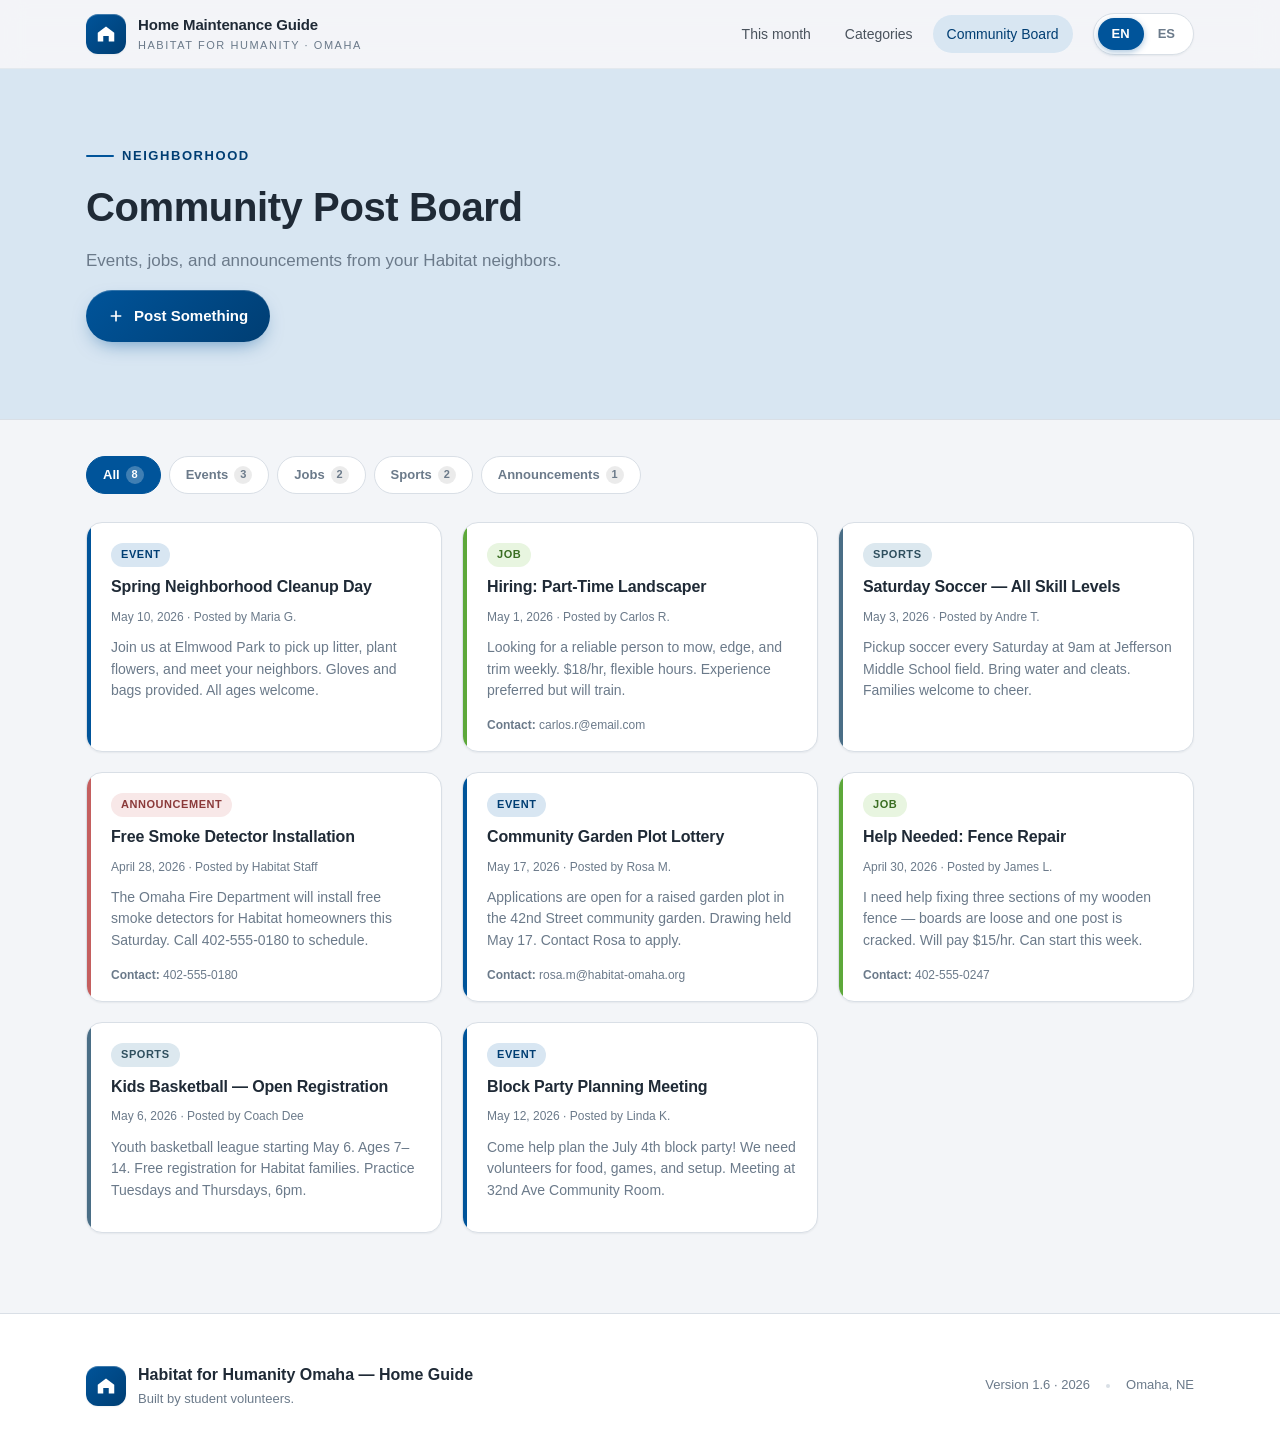
==== community.html @ 644a1c50 "i think working community board" ====
<!DOCTYPE html>
<html lang="en">
<head>
  <meta charset="UTF-8" />
  <meta name="viewport" content="width=device-width, initial-scale=1" />
  <meta name="theme-color" content="#00549A" />
  <meta name="description" content="Habitat for Humanity Omaha Community Board — post events, jobs, sports, and announcements for your neighborhood." />
  <title>Community Board — Home Maintenance Guide</title>

  <link rel="stylesheet" href="styles.css" />

  <link rel="icon" type="image/svg+xml" href='data:image/svg+xml;utf8,<svg xmlns="http://www.w3.org/2000/svg" viewBox="0 0 32 32"><rect width="32" height="32" rx="7" fill="%2300549A"/><path d="M16 7 6 15v10h7v-6h6v6h7V15z" fill="%23FFFFFF"/></svg>' />
</head>
<body>

  <!-- ============ NAV ============ -->
  <!-- KEEP IN SYNC WITH index.html nav -->
  <header class="nav">
    <div class="container nav-inner">
      <a href="index.html" class="nav-brand" aria-label="Home">
        <span class="nav-brand-mark" aria-hidden="true">
          <svg viewBox="0 0 32 32" fill="none" xmlns="http://www.w3.org/2000/svg">
            <path d="M16 5 4 14v13h8v-8h8v8h8V14z" fill="currentColor"/>
          </svg>
        </span>
        <span class="nav-brand-text">
          <span data-i18n="nav.brand">Home Maintenance Guide</span>
          <small>Habitat for Humanity · Omaha</small>
        </span>
      </a>

      <nav class="nav-links" aria-label="Primary">
        <a class="nav-link" href="index.html#seasonal" data-i18n="nav.seasonal">This month</a>
        <a class="nav-link" href="index.html#categories" data-i18n="nav.categories">Categories</a>
        <a class="nav-link nav-link--active" href="community.html" data-i18n="nav.community">Community Board</a>
      </nav>

      <button
        id="lang-toggle"
        class="lang-toggle"
        type="button"
        aria-label="Toggle language"
        data-i18n-attr="aria-label:lang.toggle.aria">
        <span class="lang-pill" data-lang="en">EN</span>
        <span class="lang-pill" data-lang="es">ES</span>
      </button>
    </div>
  </header>

  <main>

    <!-- ============ HERO ============ -->
    <section class="community-hero">
      <div class="container community-hero-inner" data-reveal>
        <span class="eyebrow" data-i18n="community.eyebrow">Neighborhood</span>
        <h1 data-i18n="community.title">Community Post Board</h1>
        <p class="community-hero-sub" data-i18n="community.subtitle">
          Events, jobs, and announcements from your Habitat neighbors.
        </p>
        <button id="create-post-btn" class="btn btn-primary" type="button">
          <svg width="16" height="16" viewBox="0 0 24 24" fill="none" stroke="currentColor" stroke-width="2.5" stroke-linecap="round" stroke-linejoin="round" aria-hidden="true">
            <path d="M12 5v14M5 12h14"/>
          </svg>
          <span data-i18n="community.post.create">Post Something</span>
        </button>
      </div>
    </section>

    <!-- ============ BOARD ============ -->
    <section class="section community-board-section">
      <div class="container">

        <!-- Filter bar -->
        <div class="community-filters" id="community-filters" role="group" aria-label="Filter posts by category">
          <button class="community-filter-btn is-active" data-filter="all" type="button">
            <span data-i18n="community.filter.all">All</span>
            <span class="community-filter-count" aria-hidden="true"></span>
          </button>
          <button class="community-filter-btn community-filter-btn--event" data-filter="event" type="button">
            <span data-i18n="community.filter.event">Events</span>
            <span class="community-filter-count" aria-hidden="true"></span>
          </button>
          <button class="community-filter-btn community-filter-btn--job" data-filter="job" type="button">
            <span data-i18n="community.filter.job">Jobs</span>
            <span class="community-filter-count" aria-hidden="true"></span>
          </button>
          <button class="community-filter-btn community-filter-btn--sport" data-filter="sport" type="button">
            <span data-i18n="community.filter.sport">Sports</span>
            <span class="community-filter-count" aria-hidden="true"></span>
          </button>
          <button class="community-filter-btn community-filter-btn--announcement" data-filter="announcement" type="button">
            <span data-i18n="community.filter.announcement">Announcements</span>
            <span class="community-filter-count" aria-hidden="true"></span>
          </button>
        </div>

        <!-- Post grid -->
        <div class="community-grid" id="post-grid" aria-live="polite"></div>

      </div>
    </section>

  </main>

  <!-- ============ FOOTER ============ -->
  <footer class="footer">
    <div class="container footer-inner">
      <div class="footer-brand">
        <span class="nav-brand-mark" aria-hidden="true">
          <svg viewBox="0 0 32 32" fill="none" xmlns="http://www.w3.org/2000/svg">
            <path d="M16 5 L4 14 V27 H12 V19 H20 V27 H28 V14 Z" fill="currentColor"/>
          </svg>
        </span>
        <div>
          <span data-i18n="footer.tag">Habitat for Humanity Omaha — Home Guide</span>
          <small data-i18n="footer.built">Built by student volunteers.</small>
        </div>
      </div>
      <div class="footer-meta">
        <span data-i18n="footer.version">Version 1.6 · 2026</span>
        <span class="footer-dot" aria-hidden="true"></span>
        <span>Omaha, NE</span>
      </div>
    </div>
  </footer>

  <!-- ============ BACK TO TOP ============ -->
  <button type="button" id="back-to-top" class="back-to-top" aria-label="Back to top" data-i18n-attr="aria-label:backtotop.aria">
    <svg width="20" height="20" viewBox="0 0 24 24" fill="none" stroke="currentColor" stroke-width="2.4" stroke-linecap="round" stroke-linejoin="round" aria-hidden="true">
      <path d="M12 19V5M5 12l7-7 7 7"/>
    </svg>
    <span class="back-to-top-label" data-i18n="backtotop.label">Top</span>
  </button>

  <!-- ============ CREATE POST MODAL ============ -->
  <div id="create-modal" class="modal-overlay" aria-modal="true" role="dialog" aria-labelledby="create-modal-title">
    <button type="button" class="modal-backdrop" id="create-modal-backdrop" aria-label="Close" tabindex="-1"></button>
    <div class="modal-panel">

      <div class="modal-header">
        <div class="modal-header-text">
          <span class="eyebrow" data-i18n="community.eyebrow">Neighborhood</span>
          <h2 class="modal-title" id="create-modal-title" data-i18n="community.form.title">Create a Post</h2>
        </div>
        <button type="button" class="modal-close" id="create-modal-close" aria-label="Close">
          <svg width="20" height="20" viewBox="0 0 24 24" fill="none" stroke="currentColor" stroke-width="2.5" stroke-linecap="round" stroke-linejoin="round" aria-hidden="true">
            <path d="M18 6L6 18M6 6l12 12"/>
          </svg>
        </button>
      </div>

      <div class="modal-body">
        <form id="create-post-form" novalidate>

          <div class="form-field">
            <label class="form-label" for="field-title" data-i18n="community.form.field.title">Title</label>
            <input class="form-input" id="field-title" type="text" maxlength="120"
                   data-i18n-attr="placeholder:community.form.placeholder.title" />
            <span class="form-error" id="err-title" hidden data-i18n="community.form.required">This field is required.</span>
          </div>

          <div class="form-field">
            <label class="form-label" for="field-category" data-i18n="community.form.field.category">Category</label>
            <select class="form-input" id="field-category">
              <option value="" disabled selected></option>
              <option value="event" data-i18n="community.filter.event">Events</option>
              <option value="job" data-i18n="community.filter.job">Jobs</option>
              <option value="sport" data-i18n="community.filter.sport">Sports</option>
              <option value="announcement" data-i18n="community.filter.announcement">Announcements</option>
            </select>
            <span class="form-error" id="err-category" hidden data-i18n="community.form.required">This field is required.</span>
          </div>

          <div class="form-field">
            <label class="form-label" for="field-date" data-i18n="community.form.field.date">Date</label>
            <input class="form-input" id="field-date" type="date" />
            <span class="form-error" id="err-date" hidden data-i18n="community.form.required">This field is required.</span>
          </div>

          <div class="form-field">
            <label class="form-label" for="field-description" data-i18n="community.form.field.description">Description</label>
            <textarea class="form-input" id="field-description" rows="4" maxlength="800"
                      data-i18n-attr="placeholder:community.form.placeholder.desc"></textarea>
            <span class="form-error" id="err-description" hidden data-i18n="community.form.required">This field is required.</span>
          </div>

          <div class="form-field">
            <label class="form-label" for="field-contact" data-i18n="community.form.field.contact">Contact (optional)</label>
            <input class="form-input" id="field-contact" type="text"
                   data-i18n-attr="placeholder:community.form.placeholder.contact" />
          </div>

          <div class="form-field">
            <label class="form-label" for="field-author" data-i18n="community.form.field.author">Your Name</label>
            <input class="form-input" id="field-author" type="text" maxlength="60"
                   data-i18n-attr="placeholder:community.form.placeholder.author" />
            <span class="form-error" id="err-author" hidden data-i18n="community.form.required">This field is required.</span>
          </div>

        </form>
      </div>

      <div class="modal-footer">
        <button type="button" class="btn btn-ghost" id="create-modal-cancel" data-i18n="community.form.cancel">Cancel</button>
        <button type="button" class="btn btn-primary" id="create-post-submit">
          <span data-i18n="community.form.submit">Post to Board</span>
        </button>
      </div>

    </div>
  </div>

  <!-- Scripts -->
  <script src="js/translations.js"></script>
  <script src="js/language.js"></script>
  <script src="js/community.js"></script>
</body>
</html>
---- styles.css ----
/* ============================================================
   Habitat for Humanity Omaha — Home Guide
   Neighborhood Blueprint direction (spec §8)
   ------------------------------------------------------------
   Tokens → Reset → Layout → Sections
============================================================ */

:root {
  /* Palette — Habitat for Humanity blue, warm cream canvas */
  --color-primary:        #00549A;
  --color-primary-dark:   #003E73;
  --color-primary-light:  #D8E6F2;
  --color-bg:             #F3F5F8;
  --color-surface:        #FFFFFF;
  --color-border:         #D9DFE6;
  --color-text-primary:   #1F2A36;
  --color-text-secondary: #6B7A8A;
  --color-text-on-primary:#FFFFFF;
  --color-success:        #4CAE4C;

  /* Accents */
  --color-sky:            #4A6E86;
  --color-moss:           #5DA83A;
  --color-rose:           #C45F5F;

  /* Shadows — neutral, cool */
  --shadow-sm: 0 1px 2px rgba(20, 38, 58, 0.06);
  --shadow-md: 0 10px 30px -12px rgba(20, 38, 58, 0.18), 0 2px 6px rgba(20, 38, 58, 0.06);
  --shadow-lg: 0 30px 60px -20px rgba(20, 38, 58, 0.22), 0 8px 20px -10px rgba(20, 38, 58, 0.10);

  /* Radii */
  --radius-sm: 10px;
  --radius-md: 16px;
  --radius-lg: 24px;
  --radius-xl: 32px;

  /* Type */
  --font-sans: -apple-system, BlinkMacSystemFont, "Segoe UI", Roboto, "Helvetica Neue", Arial, sans-serif;

  /* Layout */
  --container: 1180px;
  --gutter: clamp(18px, 4vw, 36px);

  /* Motion */
  --ease: cubic-bezier(0.22, 1, 0.36, 1);
}

/* ------------ Reset ------------ */
*, *::before, *::after { box-sizing: border-box; }
html { scroll-behavior: smooth; }
body {
  margin: 0;
  font-family: var(--font-sans);
  font-size: 16px;
  line-height: 1.6;
  color: var(--color-text-primary);
  background: var(--color-bg);
  -webkit-font-smoothing: antialiased;
  text-rendering: optimizeLegibility;
}
img, svg { display: block; max-width: 100%; }
button { font: inherit; cursor: pointer; border: 0; background: transparent; color: inherit; }
a { color: inherit; text-decoration: none; }
h1, h2, h3, h4, h5 { margin: 0; line-height: 1.2; font-weight: 700; letter-spacing: -0.01em; }
p { margin: 0; }
ul, ol { margin: 0; padding: 0; list-style: none; }

::selection { background: var(--color-primary-light); color: var(--color-text-primary); }

/* ------------ Shell ------------ */
.container {
  max-width: var(--container);
  margin: 0 auto;
  padding-left: var(--gutter);
  padding-right: var(--gutter);
}

.eyebrow {
  display: inline-flex;
  align-items: center;
  gap: 8px;
  font-size: 13px;
  font-weight: 600;
  letter-spacing: 0.12em;
  text-transform: uppercase;
  color: var(--color-primary-dark);
}
.eyebrow::before {
  content: "";
  display: inline-block;
  width: 28px;
  height: 2px;
  background: var(--color-primary);
  border-radius: 2px;
}

.section-title {
  font-size: clamp(28px, 4vw, 40px);
  margin-top: 12px;
  margin-bottom: 8px;
  color: var(--color-text-primary);
}
.section-subtitle {
  font-size: clamp(15px, 1.6vw, 18px);
  color: var(--color-text-secondary);
  max-width: 640px;
}

/* Reveal-on-scroll */
[data-reveal] { opacity: 0; transform: translateY(18px); transition: opacity .7s var(--ease), transform .7s var(--ease); }
[data-reveal].is-revealed { opacity: 1; transform: none; }

/* ============================================================
   Nav
============================================================ */
.nav {
  position: sticky;
  top: 0;
  z-index: 40;
  background: rgba(243, 245, 248, 0.82);
  backdrop-filter: saturate(140%) blur(12px);
  -webkit-backdrop-filter: saturate(140%) blur(12px);
  border-bottom: 1px solid rgba(217, 223, 230, 0.6);
}
.nav-inner {
  display: flex;
  align-items: center;
  gap: 20px;
  min-height: 68px;
}
.nav-brand {
  display: flex;
  align-items: center;
  gap: 12px;
  font-weight: 700;
  letter-spacing: -0.01em;
  color: var(--color-text-primary);
}
.nav-brand-mark {
  width: 40px;
  height: 40px;
  border-radius: 12px;
  background: linear-gradient(135deg, var(--color-primary) 0%, var(--color-primary-dark) 100%);
  display: grid;
  place-items: center;
  color: var(--color-text-on-primary);
  box-shadow: var(--shadow-sm), inset 0 1px 0 rgba(255,255,255,0.25);
}
.nav-brand-mark svg { width: 22px; height: 22px; }
.nav-brand-text { font-size: 15px; }
.nav-brand-text small {
  display: block;
  font-weight: 500;
  font-size: 11px;
  letter-spacing: 0.14em;
  text-transform: uppercase;
  color: var(--color-text-secondary);
}
.nav-links {
  display: none;
  margin-left: auto;
  gap: 6px;
}
.nav-link {
  padding: 8px 14px;
  border-radius: 999px;
  font-size: 14px;
  font-weight: 500;
  color: var(--color-text-primary);
  opacity: 0.8;
  transition: background .2s var(--ease), opacity .2s var(--ease);
}
.nav-link:hover { background: var(--color-primary-light); opacity: 1; }

.lang-toggle {
  margin-left: auto;
  display: inline-flex;
  align-items: center;
  padding: 4px;
  background: var(--color-surface);
  border: 1px solid var(--color-border);
  border-radius: 999px;
  box-shadow: var(--shadow-sm);
}
@media (min-width: 900px) {
  .lang-toggle { margin-left: 0; }
  .nav-links { display: inline-flex; }
}
.lang-pill {
  padding: 6px 14px;
  border-radius: 999px;
  font-size: 13px;
  font-weight: 600;
  color: var(--color-text-secondary);
  transition: color .25s var(--ease), background .25s var(--ease), transform .25s var(--ease);
}
.lang-pill.is-active {
  background: var(--color-primary);
  color: var(--color-text-on-primary);
  box-shadow: 0 2px 6px rgba(0, 84, 154, 0.35);
}

/* ============================================================
   Hero
============================================================ */
.hero {
  position: relative;
  overflow: hidden;
  padding: clamp(56px, 8vw, 110px) 0 clamp(48px, 7vw, 100px);
  background:
    radial-gradient(circle at 20% 0%, rgba(216, 230, 242, 0.8) 0%, transparent 45%),
    radial-gradient(circle at 85% 20%, rgba(0, 84, 154, 0.15) 0%, transparent 50%),
    linear-gradient(180deg, #F3F5F8 0%, #E4ECF5 100%);
}
.hero::before {
  /* blueprint grid wash */
  content: "";
  position: absolute;
  inset: 0;
  background-image:
    linear-gradient(rgba(107, 122, 138, 0.08) 1px, transparent 1px),
    linear-gradient(90deg, rgba(107, 122, 138, 0.08) 1px, transparent 1px);
  background-size: 48px 48px;
  mask-image: linear-gradient(180deg, rgba(0,0,0,0.9), rgba(0,0,0,0.2) 70%, transparent);
  pointer-events: none;
}
.hero::after {
  /* terracotta glow accent */
  content: "";
  position: absolute;
  right: -120px;
  top: -120px;
  width: 420px;
  height: 420px;
  background: radial-gradient(circle, rgba(0, 84, 154, 0.25), transparent 60%);
  filter: blur(20px);
  pointer-events: none;
}
.hero-inner {
  position: relative;
  display: grid;
  grid-template-columns: 1fr;
  gap: clamp(32px, 5vw, 56px);
  align-items: center;
}
@media (min-width: 900px) {
  .hero-inner { grid-template-columns: 1.15fr 1fr; }
}
.hero-copy h1 {
  font-size: clamp(36px, 5.5vw, 60px);
  line-height: 1.05;
  margin-top: 16px;
  letter-spacing: -0.02em;
}
.hero-copy h1 .accent {
  background: linear-gradient(135deg, var(--color-primary) 0%, var(--color-primary-dark) 100%);
  -webkit-background-clip: text;
  background-clip: text;
  color: transparent;
  display: inline-block;
}
.hero-sub {
  margin-top: 20px;
  font-size: clamp(16px, 1.6vw, 19px);
  color: var(--color-text-secondary);
  max-width: 560px;
}
.hero-ctas {
  display: flex;
  flex-wrap: wrap;
  gap: 12px;
  margin-top: 28px;
}
.hero-badges {
  display: flex;
  flex-wrap: wrap;
  gap: 16px;
  margin-top: 36px;
}
.hero-badge {
  display: inline-flex;
  align-items: baseline;
  gap: 8px;
  padding: 10px 16px;
  border-radius: 999px;
  background: rgba(255, 255, 255, 0.7);
  border: 1px solid var(--color-border);
  backdrop-filter: blur(8px);
}
.hero-badge strong {
  font-size: 20px;
  color: var(--color-primary-dark);
  letter-spacing: -0.02em;
}
.hero-badge span {
  font-size: 13px;
  color: var(--color-text-secondary);
}

/* Buttons */
.btn {
  display: inline-flex;
  align-items: center;
  gap: 10px;
  padding: 14px 22px;
  border-radius: 999px;
  font-size: 15px;
  font-weight: 600;
  transition: transform .2s var(--ease), box-shadow .2s var(--ease), background .2s var(--ease), color .2s var(--ease);
  min-height: 48px;
}
.btn:disabled { opacity: 0.4; cursor: not-allowed; }
.btn-primary {
  background: linear-gradient(135deg, var(--color-primary) 0%, var(--color-primary-dark) 100%);
  color: var(--color-text-on-primary);
  box-shadow: 0 8px 20px -8px rgba(0, 84, 154, 0.6), inset 0 1px 0 rgba(255,255,255,0.2);
}
.btn-primary:hover:not(:disabled) { transform: translateY(-2px); box-shadow: 0 14px 28px -10px rgba(0, 84, 154, 0.65); }
.btn-ghost {
  background: rgba(255,255,255,0.7);
  color: var(--color-text-primary);
  border: 1px solid var(--color-border);
}
.btn-ghost:hover:not(:disabled) { background: var(--color-primary-light); border-color: var(--color-primary); }

/* Hero illustration */
.hero-art {
  position: relative;
  aspect-ratio: 5 / 4;
  border-radius: var(--radius-xl);
  background: linear-gradient(135deg, #FFFFFF 0%, #E8EFF8 100%);
  border: 1px solid var(--color-border);
  box-shadow: var(--shadow-lg);
  overflow: hidden;
  padding: 24px;
  display: grid;
  place-items: center;
}
.hero-art-scene {
  width: 100%;
  height: 100%;
  display: grid;
  place-items: center;
}
.hero-art-scene svg { width: 85%; height: auto; }
.hero-sticker {
  position: absolute;
  padding: 10px 14px;
  border-radius: 14px;
  background: var(--color-surface);
  border: 1px solid var(--color-border);
  box-shadow: var(--shadow-md);
  font-size: 13px;
  font-weight: 600;
  color: var(--color-text-primary);
  display: flex;
  align-items: center;
  gap: 8px;
}
.hero-sticker .dot {
  width: 8px; height: 8px; border-radius: 50%;
  display: inline-block;
}
.hero-sticker--top { top: 28px; left: 24px; animation: float 6s ease-in-out infinite; }
.hero-sticker--top .dot { background: var(--color-success); }
.hero-sticker--bottom { bottom: 28px; right: 24px; animation: float 7s ease-in-out infinite reverse; }
.hero-sticker--bottom .dot { background: var(--color-primary); }
@keyframes float {
  0%, 100% { transform: translateY(0); }
  50% { transform: translateY(-8px); }
}

/* ============================================================
   Seasonal
============================================================ */
.section {
  padding: clamp(56px, 8vw, 100px) 0;
  position: relative;
}
.section--search {
  padding-top: 0;
  padding-bottom: clamp(24px, 3vw, 36px);
}
.section-head { margin-bottom: clamp(28px, 3vw, 44px); }

.seasonal-card {
  border-radius: var(--radius-xl);
  background: var(--color-surface);
  border: 1px solid var(--color-border);
  box-shadow: var(--shadow-md);
  overflow: hidden;
  display: grid;
  grid-template-columns: 1fr;
}
@media (min-width: 800px) {
  .seasonal-card { grid-template-columns: 0.9fr 1.1fr; }
}
.seasonal-card-art {
  position: relative;
  min-height: 220px;
  background:
    radial-gradient(circle at 30% 30%, rgba(255,255,255,0.4), transparent 60%),
    linear-gradient(135deg, var(--color-primary) 0%, var(--color-primary-dark) 100%);
  color: var(--color-text-on-primary);
  padding: clamp(28px, 4vw, 44px);
  display: flex;
  flex-direction: column;
  justify-content: space-between;
  overflow: hidden;
}
.seasonal-card-art::before {
  content: "";
  position: absolute;
  inset: 0;
  background-image:
    linear-gradient(rgba(255,255,255,0.12) 1px, transparent 1px),
    linear-gradient(90deg, rgba(255,255,255,0.12) 1px, transparent 1px);
  background-size: 32px 32px;
  mask-image: radial-gradient(circle at 30% 30%, black, transparent 80%);
  pointer-events: none;
}
.seasonal-card-art > * { position: relative; }
.seasonal-month {
  font-size: clamp(34px, 5vw, 52px);
  letter-spacing: -0.02em;
  margin-top: 12px;
}
.seasonal-card-art .eyebrow { color: rgba(253, 243, 231, 0.8); }
.seasonal-card-art .eyebrow::before { background: rgba(253, 243, 231, 0.8); }
.seasonal-card-art-foot {
  display: flex;
  align-items: center;
  gap: 10px;
  font-size: 14px;
  color: rgba(253, 243, 231, 0.85);
  margin-top: 24px;
}
.seasonal-card-art svg.seasonal-icon {
  width: 40px; height: 40px;
  opacity: 0.9;
}

.seasonal-card-body {
  padding: clamp(24px, 4vw, 40px);
  display: flex;
  flex-direction: column;
  gap: 14px;
}
.seasonal-card-body h3 {
  font-size: 20px;
  margin-bottom: 2px;
}
.seasonal-hint {
  font-size: 13px;
  color: var(--color-text-secondary);
}
.seasonal-list {
  display: flex;
  flex-direction: column;
  gap: 10px;
  margin-top: 6px;
}
.seasonal-row {
  display: flex;
  align-items: center;
  gap: 14px;
  padding: 14px 16px;
  border-radius: var(--radius-md);
  background: var(--color-bg);
  border: 1px solid transparent;
  text-align: left;
  font-size: 15px;
  font-weight: 500;
  color: var(--color-text-primary);
  transition: background .2s var(--ease), border-color .2s var(--ease), transform .15s var(--ease);
  min-height: 56px;
}
.seasonal-row:hover { background: var(--color-primary-light); transform: translateX(4px); }
.seasonal-check {
  flex-shrink: 0;
  width: 28px; height: 28px;
  border-radius: 8px;
  background: var(--color-surface);
  border: 2px solid var(--color-border);
  display: grid; place-items: center;
  color: transparent;
  transition: background .2s var(--ease), border-color .2s var(--ease), color .2s var(--ease);
}
.seasonal-check svg { width: 16px; height: 16px; }
.seasonal-row.is-checked {
  background: rgba(59, 109, 17, 0.08);
  border-color: rgba(59, 109, 17, 0.3);
}
.seasonal-row.is-checked .seasonal-check {
  background: var(--color-success);
  border-color: var(--color-success);
  color: #fff;
}
.seasonal-row.is-checked .seasonal-label {
  color: var(--color-text-secondary);
  text-decoration: line-through;
  text-decoration-thickness: 1.5px;
}

/* ============================================================
   Search
============================================================ */
.search-wrap {
  position: relative;
  max-width: 720px;
  margin: 0 auto;
}
.search-field {
  display: flex;
  align-items: center;
  gap: 12px;
  background: var(--color-surface);
  border: 1px solid var(--color-border);
  border-radius: 999px;
  padding: 8px 8px 8px 20px;
  box-shadow: var(--shadow-md);
  transition: border-color .2s var(--ease), box-shadow .2s var(--ease);
}
.search-field:focus-within {
  border-color: var(--color-primary);
  box-shadow: 0 0 0 4px rgba(0, 84, 154, 0.15), var(--shadow-md);
}
.search-field > svg { color: var(--color-primary); flex-shrink: 0; }
.search-submit svg { color: #ffffff; flex-shrink: 0; }
.search-field input {
  flex: 1;
  border: 0;
  outline: 0;
  background: transparent;
  font-size: 16px;
  color: var(--color-text-primary);
  min-width: 0;
  padding: 10px 0;
}
.search-field input::placeholder { color: var(--color-text-secondary); opacity: 0.8; }
.search-count {
  font-size: 13px;
  color: var(--color-text-secondary);
  padding-right: 6px;
  white-space: nowrap;
}
.search-submit {
  background: var(--color-primary);
  color: var(--color-text-on-primary);
  border-radius: 999px;
  width: 44px; height: 44px;
  display: grid; place-items: center;
  flex-shrink: 0;
  transition: background .2s var(--ease), transform .2s var(--ease);
}
.search-submit:hover { background: var(--color-primary-dark); transform: scale(1.05); }

.search-results {
  background: var(--color-surface);
  border: 1px solid transparent;
  border-radius: var(--radius-lg);
  max-height: 0;
  margin-top: 0;
  overflow: hidden;
  opacity: 0;
  transition: max-height .3s var(--ease), opacity .3s var(--ease), margin .3s var(--ease);
}
.search-results.is-active {
  max-height: 520px;
  margin-top: 16px;
  border-color: var(--color-border);
  box-shadow: var(--shadow-md);
  overflow-y: auto;
  opacity: 1;
}
.search-hit {
  display: grid;
  grid-template-columns: 48px 1fr 20px;
  gap: 14px;
  align-items: center;
  padding: 14px 18px;
  border-bottom: 1px solid var(--color-border);
  transition: background .15s var(--ease);
}
.search-hit:last-child { border-bottom: 0; }
.search-hit:hover { background: var(--color-bg); }
.search-hit-icon {
  width: 48px; height: 48px;
  border-radius: 12px;
  background: var(--color-primary-light);
  display: grid; place-items: center;
  font-size: 22px;
}
.search-hit-cat {
  display: block;
  font-size: 11px;
  font-weight: 600;
  letter-spacing: 0.1em;
  text-transform: uppercase;
  color: var(--color-primary-dark);
  margin-bottom: 2px;
}
.search-hit-title {
  display: block;
  font-size: 15px;
  font-weight: 600;
  color: var(--color-text-primary);
}
.search-hit-summary {
  display: block;
  font-size: 13px;
  color: var(--color-text-secondary);
  margin-top: 2px;
  overflow: hidden;
  text-overflow: ellipsis;
  white-space: nowrap;
}
.search-hit-arrow {
  color: var(--color-primary);
  font-size: 18px;
  transition: transform .2s var(--ease);
}
.search-hit:hover .search-hit-arrow { transform: translateX(4px); }
.search-empty {
  padding: 32px 20px;
  text-align: center;
  color: var(--color-text-secondary);
  font-size: 15px;
}

/* ============================================================
   Categories
============================================================ */
.categories-grid {
  display: grid;
  grid-template-columns: repeat(2, 1fr);
  gap: 16px;
}
@media (min-width: 700px) { .categories-grid { grid-template-columns: repeat(3, 1fr); gap: 20px; } }
@media (min-width: 1000px) { .categories-grid { grid-template-columns: repeat(4, 1fr); gap: 24px; } }

.category-card {
  position: relative;
  background: var(--color-surface);
  border: 1px solid var(--color-border);
  border-radius: var(--radius-lg);
  box-shadow: var(--shadow-sm);
  transition: box-shadow .35s var(--ease), border-color .35s var(--ease);
  overflow: hidden;
  isolation: isolate;
  animation: card-in 0.7s var(--ease) both;
  animation-delay: var(--stagger, 0ms);
  scroll-margin-top: 88px;
}
@keyframes card-in {
  from { opacity: 0; transform: translateY(14px); }
  to { opacity: 1; transform: none; }
}
.category-card:hover {
  box-shadow: var(--shadow-lg);
  border-color: var(--color-primary);
}
.category-card.is-open {
  grid-column: 1 / -1;
  box-shadow: var(--shadow-md);
  border-color: var(--color-primary-light);
}

.category-card-header {
  display: flex;
  flex-direction: column;
  gap: 14px;
  padding: 24px;
  width: 100%;
  text-align: left;
  background: transparent;
  border: 0;
  cursor: pointer;
  min-height: 210px;
  transition: background .2s var(--ease);
}
.category-card.is-open .category-card-header {
  min-height: 0;
  border-bottom: 1px solid var(--color-border);
}
.category-card-header:hover { background: var(--color-bg); }
.category-card-header:hover .category-card-icon { transform: rotate(-6deg) scale(1.05); }

.category-card-icon {
  width: 56px;
  height: 56px;
  border-radius: 16px;
  background: var(--color-primary-light);
  display: grid;
  place-items: center;
  font-size: 30px;
  transition: transform .4s var(--ease);
}
.category-card-body { display: flex; flex-direction: column; gap: 6px; }
.category-card-title {
  font-size: 18px;
  color: var(--color-text-primary);
}
.category-card-blurb {
  font-size: 14px;
  color: var(--color-text-secondary);
  line-height: 1.5;
}
.category-card-foot {
  display: flex;
  justify-content: space-between;
  align-items: center;
  margin-top: auto;
  padding-top: 14px;
  border-top: 1px dashed var(--color-border);
  font-size: 13px;
  color: var(--color-text-secondary);
}
.category-card-count { font-weight: 600; color: var(--color-primary-dark); }
.category-card-chevron {
  width: 32px; height: 32px;
  border-radius: 50%;
  background: var(--color-bg);
  border: 1px solid var(--color-border);
  display: grid;
  place-items: center;
  color: var(--color-primary-dark);
  transition: transform .25s var(--ease), background .2s var(--ease), color .2s var(--ease), border-color .2s var(--ease);
}
.category-card.is-open .category-card-chevron { transform: rotate(180deg); }
.category-card-header:hover .category-card-chevron {
  background: var(--color-primary);
  color: var(--color-text-on-primary);
  border-color: var(--color-primary);
}

.category-card-panel {
  padding: 20px;
}
.category-card:not(.is-open) .category-card-panel { display: none; }

/* ============================================================
   Sample step preview
============================================================ */
.sample-wrap {
  display: grid;
  grid-template-columns: 1fr;
  gap: 40px;
  align-items: center;
}
@media (min-width: 900px) { .sample-wrap { grid-template-columns: 1fr 1fr; } }

.phone-frame {
  position: relative;
  margin: 0 auto;
  width: 320px;
  height: 640px;
  border-radius: 44px;
  background: linear-gradient(180deg, #2C2C2A 0%, #1C1C1A 100%);
  padding: 14px;
  box-shadow: var(--shadow-lg), inset 0 0 0 2px rgba(255,255,255,0.04);
}
.phone-frame::before {
  content: "";
  position: absolute;
  top: 22px; left: 50%;
  transform: translateX(-50%);
  width: 86px; height: 22px;
  background: #0D0D0C;
  border-radius: 999px;
  z-index: 2;
}
.phone-screen {
  position: relative;
  width: 100%;
  height: 100%;
  border-radius: 32px;
  background: var(--color-bg);
  overflow: hidden;
  display: flex;
  flex-direction: column;
  padding: 44px 22px 24px;
}

.step-module-label {
  font-size: 11px;
  font-weight: 600;
  letter-spacing: 0.14em;
  text-transform: uppercase;
  color: var(--color-primary-dark);
  margin-bottom: 6px;
}
.step-module-title-row {
  font-size: 17px;
  font-weight: 700;
  margin-bottom: 14px;
  color: var(--color-text-primary);
}

.step-progress {
  display: flex;
  gap: 6px;
  margin-bottom: 18px;
}
.step-pip {
  flex: 1;
  height: 4px;
  border-radius: 999px;
  background: var(--color-border);
  transition: background .3s var(--ease);
}
.step-pip.is-past { background: var(--color-primary); }
.step-pip.is-active {
  background: var(--color-primary);
  box-shadow: 0 0 0 3px rgba(0, 84, 154, 0.2);
}

.step-illustration {
  font-size: 96px;
  text-align: center;
  line-height: 1;
  padding: 18px 0;
  border-radius: var(--radius-md);
  background: linear-gradient(135deg, var(--color-primary-light) 0%, #EAF1FA 100%);
  margin-bottom: 14px;
  animation: illust-pop 0.5s var(--ease);
}
@keyframes illust-pop {
  from { transform: scale(0.94); opacity: 0; }
  to { transform: scale(1); opacity: 1; }
}
.step-badge {
  display: inline-block;
  padding: 4px 12px;
  border-radius: 999px;
  background: var(--color-primary);
  color: var(--color-text-on-primary);
  font-size: 11px;
  font-weight: 700;
  letter-spacing: 0.08em;
  text-transform: uppercase;
  margin-bottom: 10px;
  align-self: flex-start;
}
.step-headline {
  font-size: 20px;
  line-height: 1.25;
  margin-bottom: 8px;
}
.step-body {
  font-size: 14px;
  color: var(--color-text-secondary);
  line-height: 1.55;
}
.step-tip {
  margin-top: 12px;
  padding: 12px 14px;
  background: var(--color-primary-light);
  border-radius: 12px;
  font-size: 13px;
  color: var(--color-text-primary);
  line-height: 1.5;
}
.step-tip-label {
  font-weight: 700;
  color: var(--color-primary-dark);
  text-transform: uppercase;
  letter-spacing: 0.1em;
  font-size: 10px;
  display: block;
  margin-bottom: 3px;
}

.step-nav {
  margin-top: auto;
  padding-top: 14px;
  display: flex;
  align-items: center;
  justify-content: space-between;
  gap: 8px;
}
.step-nav .btn {
  padding: 10px 14px;
  font-size: 13px;
  min-height: 40px;
}
.step-counter {
  font-size: 12px;
  color: var(--color-text-secondary);
  font-weight: 600;
}

/* ============================================================
   Library controls (used by the expand/collapse all buttons)
============================================================ */
.library-controls {
  display: flex;
  gap: 10px;
  margin-bottom: 20px;
  flex-wrap: wrap;
}
.library-control-btn {
  padding: 8px 16px;
  border-radius: 999px;
  background: var(--color-surface);
  border: 1px solid var(--color-border);
  color: var(--color-text-primary);
  font-size: 13px;
  font-weight: 600;
  transition: background .2s var(--ease), border-color .2s var(--ease), color .2s var(--ease);
}
.library-control-btn:hover {
  background: var(--color-primary-light);
  border-color: var(--color-primary);
  color: var(--color-primary-dark);
}

.module-grid {
  display: grid;
  grid-template-columns: 1fr;
  gap: 16px;
}
@media (min-width: 600px) { .module-grid { grid-template-columns: repeat(2, 1fr); } }
@media (min-width: 1000px) { .module-grid { grid-template-columns: repeat(3, 1fr); } }

.module-card {
  position: relative;
  padding: 20px;
  background: var(--color-surface);
  border: 1px solid var(--color-border);
  border-radius: var(--radius-md);
  display: flex;
  flex-direction: column;
  gap: 10px;
  transition: transform .3s var(--ease), box-shadow .3s var(--ease), border-color .3s var(--ease);
  overflow: hidden;
}
.module-card::before {
  content: "";
  position: absolute;
  left: 0; top: 0; bottom: 0;
  width: 4px;
  background: var(--color-primary);
  transform: scaleY(0);
  transform-origin: top;
  transition: transform .3s var(--ease);
}
.module-card:hover { transform: translateY(-3px); box-shadow: var(--shadow-md); border-color: var(--color-primary); }
.module-card:hover::before { transform: scaleY(1); }
.module-card--drag-scene::before { background: var(--color-sky); }
.module-card--checklist::before { background: var(--color-moss); }
.module-card--drag-scene .module-type-dot { background: var(--color-sky); }
.module-card--checklist .module-type-dot { background: var(--color-moss); }

.module-card-type {
  display: inline-flex;
  align-items: center;
  gap: 7px;
  font-size: 11px;
  font-weight: 700;
  text-transform: uppercase;
  letter-spacing: 0.1em;
  color: var(--color-text-secondary);
}
.module-type-dot {
  width: 8px; height: 8px;
  border-radius: 50%;
  background: var(--color-primary);
}
.module-card-title { font-size: 16px; color: var(--color-text-primary); }
.module-card-summary { font-size: 14px; color: var(--color-text-secondary); line-height: 1.5; }
.module-card-meta {
  display: flex;
  justify-content: space-between;
  align-items: center;
  margin-top: auto;
  padding-top: 12px;
  border-top: 1px dashed var(--color-border);
  font-size: 12px;
}
.module-card-mins {
  font-weight: 700;
  color: var(--color-primary-dark);
}
.module-card-id {
  font-family: "SFMono-Regular", Consolas, "Liberation Mono", Menlo, monospace;
  color: var(--color-text-secondary);
  font-size: 11px;
}

/* ============================================================
   Philosophy
============================================================ */
.philosophy-grid {
  display: grid;
  grid-template-columns: 1fr;
  gap: 20px;
  margin-top: 32px;
}
@media (min-width: 700px) { .philosophy-grid { grid-template-columns: repeat(2, 1fr); } }
@media (min-width: 1000px) { .philosophy-grid { grid-template-columns: repeat(4, 1fr); } }

.philosophy-card {
  padding: 28px 24px;
  border-radius: var(--radius-lg);
  background: var(--color-surface);
  border: 1px solid var(--color-border);
  transition: transform .3s var(--ease), box-shadow .3s var(--ease);
}
.philosophy-card:hover { transform: translateY(-4px); box-shadow: var(--shadow-md); }
.philosophy-icon {
  width: 52px; height: 52px;
  border-radius: 14px;
  display: grid;
  place-items: center;
  margin-bottom: 18px;
}
.philosophy-icon svg { width: 26px; height: 26px; }
.philosophy-card:nth-child(1) .philosophy-icon { background: rgba(0, 84, 154, 0.12); color: var(--color-primary-dark); }
.philosophy-card:nth-child(2) .philosophy-icon { background: rgba(74, 110, 134, 0.12); color: var(--color-sky); }
.philosophy-card:nth-child(3) .philosophy-icon { background: rgba(92, 122, 60, 0.12); color: var(--color-moss); }
.philosophy-card:nth-child(4) .philosophy-icon { background: rgba(196, 95, 95, 0.12); color: var(--color-rose); }
.philosophy-card h3 { font-size: 18px; margin-bottom: 8px; }
.philosophy-card p { font-size: 14px; color: var(--color-text-secondary); }

/* ============================================================
   Emergency
============================================================ */
.emergency {
  background: linear-gradient(135deg, #2C2C2A 0%, #1C1C1A 100%);
  color: var(--color-text-on-primary);
  position: relative;
  overflow: hidden;
}
.emergency::before {
  content: "";
  position: absolute; inset: 0;
  background-image:
    linear-gradient(rgba(253, 243, 231, 0.05) 1px, transparent 1px),
    linear-gradient(90deg, rgba(253, 243, 231, 0.05) 1px, transparent 1px);
  background-size: 48px 48px;
  pointer-events: none;
}
.emergency .eyebrow { color: #7FB1E3; }
.emergency .eyebrow::before { background: #7FB1E3; }
.emergency .section-title { color: var(--color-text-on-primary); }
.emergency .section-subtitle { color: rgba(253, 243, 231, 0.75); }

.emergency-grid {
  display: grid;
  grid-template-columns: repeat(2, 1fr);
  gap: 14px;
  margin-top: 32px;
}
@media (min-width: 700px) { .emergency-grid { grid-template-columns: repeat(4, 1fr); gap: 18px; } }

.emergency-tile {
  position: relative;
  padding: 28px 20px;
  border-radius: var(--radius-lg);
  background: rgba(253, 243, 231, 0.06);
  border: 1px solid rgba(253, 243, 231, 0.12);
  display: flex;
  flex-direction: column;
  align-items: center;
  gap: 12px;
  min-height: 160px;
  justify-content: center;
  transition: background .2s var(--ease), border-color .2s var(--ease), transform .2s var(--ease);
}
.emergency-tile:hover {
  background: rgba(0, 84, 154, 0.15);
  border-color: var(--color-primary);
  transform: translateY(-3px);
}
.emergency-tile-icon {
  font-size: 48px;
  line-height: 1;
}
.emergency-tile-label {
  font-size: 16px;
  font-weight: 600;
  text-align: center;
  color: var(--color-text-on-primary);
}

/* ============================================================
   About
============================================================ */
.about-wrap {
  display: grid;
  grid-template-columns: 1fr;
  gap: 40px;
  align-items: center;
}
@media (min-width: 900px) { .about-wrap { grid-template-columns: 1fr 1fr; } }
.about-values {
  display: flex;
  flex-direction: column;
  gap: 14px;
  margin-top: 24px;
}
.about-value {
  display: flex;
  align-items: center;
  gap: 14px;
  padding: 16px 20px;
  border-radius: var(--radius-md);
  background: var(--color-surface);
  border: 1px solid var(--color-border);
  font-weight: 500;
}
.about-value-mark {
  width: 32px; height: 32px;
  border-radius: 10px;
  background: var(--color-success);
  color: #fff;
  display: grid; place-items: center;
  flex-shrink: 0;
}
.about-value-mark svg { width: 16px; height: 16px; }

.about-art {
  position: relative;
  border-radius: var(--radius-xl);
  overflow: hidden;
  aspect-ratio: 4 / 5;
  background: linear-gradient(160deg, #FFFFFF 0%, #D8E6F2 100%);
  border: 1px solid var(--color-border);
  box-shadow: var(--shadow-lg);
  display: grid; place-items: center;
  padding: 28px;
}
.about-art svg { width: 90%; height: auto; }
.about-art-tag {
  position: absolute;
  top: 24px; left: 24px;
  padding: 8px 14px;
  border-radius: 999px;
  background: rgba(44, 44, 42, 0.9);
  color: var(--color-text-on-primary);
  font-size: 12px;
  font-weight: 600;
  letter-spacing: 0.08em;
  text-transform: uppercase;
  backdrop-filter: blur(6px);
}

/* ============================================================
   Footer
============================================================ */
.footer {
  padding: 48px 0 36px;
  border-top: 1px solid var(--color-border);
  background: var(--color-surface);
}
.footer-inner {
  display: grid;
  grid-template-columns: 1fr;
  gap: 20px;
  align-items: center;
}
@media (min-width: 700px) {
  .footer-inner { grid-template-columns: 1fr auto; }
}
.footer-brand {
  display: flex;
  align-items: center;
  gap: 12px;
  font-weight: 700;
}
.footer-brand small {
  display: block;
  font-weight: 400;
  font-size: 13px;
  color: var(--color-text-secondary);
  margin-top: 2px;
}
.footer-meta {
  display: flex;
  gap: 16px;
  align-items: center;
  font-size: 13px;
  color: var(--color-text-secondary);
}
.footer-dot {
  width: 4px; height: 4px; border-radius: 50%;
  background: var(--color-border);
}

/* ============================================================
   Module card — button reset + play hint
============================================================ */
button.module-card {
  width: 100%;
  text-align: left;
  cursor: pointer;
}
.module-card-play {
  font-size: 12px;
  font-weight: 700;
  color: var(--color-primary);
  letter-spacing: 0.04em;
  transition: transform .2s var(--ease);
}
.module-card:hover .module-card-play { transform: translateX(3px); }

/* ============================================================
   Video Modal
============================================================ */
.modal-overlay {
  position: fixed;
  inset: 0;
  z-index: 200;
  display: flex;
  align-items: center;
  justify-content: center;
  padding: var(--gutter);
  visibility: hidden;
  opacity: 0;
  transition: opacity .3s var(--ease), visibility .3s var(--ease);
}
.modal-overlay.is-open {
  visibility: visible;
  opacity: 1;
}
.modal-backdrop {
  position: absolute;
  inset: 0;
  background: rgba(28, 28, 26, 0.72);
  backdrop-filter: blur(4px);
  -webkit-backdrop-filter: blur(4px);
  border: 0;
  cursor: default;
  width: 100%;
  height: 100%;
}
.modal-panel {
  position: relative;
  z-index: 1;
  width: 100%;
  max-width: 760px;
  max-height: 90vh;
  overflow-y: auto;
  overscroll-behavior: contain;
  background: var(--color-bg);
  border-radius: var(--radius-xl);
  box-shadow: var(--shadow-lg);
  display: flex;
  flex-direction: column;
  transform: translateY(16px);
  transition: transform .35s var(--ease);
  scrollbar-width: thin;
  scrollbar-color: var(--color-primary) transparent;
}
.modal-panel::-webkit-scrollbar {
  width: 10px;
}
.modal-panel::-webkit-scrollbar-track {
  background: transparent;
  margin: 12px 0;
}
.modal-panel::-webkit-scrollbar-thumb {
  background: var(--color-primary);
  border-radius: 999px;
  border: 2px solid var(--color-bg);
}
.modal-panel::-webkit-scrollbar-thumb:hover {
  background: var(--color-primary-dark);
}
.modal-overlay.is-open .modal-panel {
  transform: translateY(0);
}

.modal-header {
  display: flex;
  align-items: flex-start;
  justify-content: space-between;
  gap: 16px;
  padding: 24px 24px 0;
  position: sticky;
  top: 0;
  background: var(--color-bg);
  z-index: 2;
  padding-bottom: 16px;
  border-bottom: 1px solid var(--color-border);
}
.modal-header-text { flex: 1; min-width: 0; }
.modal-header-text .eyebrow { margin-bottom: 4px; }
.modal-title {
  font-size: clamp(18px, 3vw, 24px);
  color: var(--color-text-primary);
  white-space: nowrap;
  overflow: hidden;
  text-overflow: ellipsis;
}
.modal-close {
  flex-shrink: 0;
  width: 40px;
  height: 40px;
  border-radius: 999px;
  background: var(--color-surface);
  border: 1px solid var(--color-border);
  display: grid;
  place-items: center;
  color: var(--color-text-secondary);
  transition: background .2s var(--ease), color .2s var(--ease), transform .2s var(--ease);
  margin-top: 2px;
}
.modal-close:hover { background: var(--color-primary-light); color: var(--color-primary-dark); transform: scale(1.08); }

.modal-video-wrap {
  position: relative;
  width: 100%;
  padding-top: 56.25%;
  background: #000;
}
.modal-iframe {
  position: absolute;
  inset: 0;
  width: 100%;
  height: 100%;
  border: 0;
}

.modal-body {
  padding: 24px;
  display: flex;
  flex-direction: column;
  gap: 24px;
}
.modal-summary {
  font-size: 16px;
  color: var(--color-text-secondary);
  line-height: 1.6;
}

.modal-steps-heading {
  font-size: 18px;
  margin-bottom: 16px;
  color: var(--color-text-primary);
}
.modal-steps-list {
  display: flex;
  flex-direction: column;
  gap: 16px;
  list-style: none;
}
.modal-step {
  display: grid;
  grid-template-columns: 32px 1fr;
  gap: 14px;
  align-items: start;
  padding: 18px;
  background: var(--color-surface);
  border: 1px solid var(--color-border);
  border-radius: var(--radius-md);
}
.modal-step-num {
  width: 32px;
  height: 32px;
  border-radius: 50%;
  background: var(--color-primary);
  color: var(--color-text-on-primary);
  display: grid;
  place-items: center;
  font-size: 13px;
  font-weight: 700;
  flex-shrink: 0;
}
.modal-step-illustration {
  font-size: 40px;
  line-height: 1;
  margin-bottom: 10px;
}
.modal-step-headline {
  font-size: 16px;
  margin-bottom: 6px;
  color: var(--color-text-primary);
}
.modal-step-body {
  font-size: 14px;
  color: var(--color-text-secondary);
  line-height: 1.55;
}
.modal-step-tip {
  margin-top: 10px;
  padding: 10px 12px;
  background: var(--color-primary-light);
  border-radius: 10px;
  font-size: 13px;
  color: var(--color-text-primary);
}
.modal-step-tip-label {
  font-weight: 700;
  color: var(--color-primary-dark);
  text-transform: uppercase;
  letter-spacing: 0.1em;
  font-size: 10px;
  display: block;
  margin-bottom: 2px;
}

.modal-footer {
  padding: 0 24px 24px;
}
.modal-yt-btn {
  display: inline-flex;
  align-items: center;
  gap: 10px;
  color: var(--color-text-primary);
}
.modal-yt-btn svg { color: #FF0000; flex-shrink: 0; }
.modal-yt-btn:hover { border-color: #FF0000; }

/* ============================================================
   A11y helpers
============================================================ */
.sr-only {
  position: absolute;
  width: 1px; height: 1px;
  padding: 0; margin: -1px; overflow: hidden;
  clip: rect(0, 0, 0, 0); white-space: nowrap; border: 0;
}
:focus-visible {
  outline: 3px solid var(--color-primary);
  outline-offset: 2px;
  border-radius: 4px;
}
@media (prefers-reduced-motion: reduce) {
  *, *::before, *::after { animation-duration: 0.01ms !important; animation-iteration-count: 1 !important; transition-duration: 0.01ms !important; }
  html { scroll-behavior: auto; }
}

/* ============================================================
   Back-to-top floating button
============================================================ */
.back-to-top {
  position: fixed;
  right: clamp(14px, 3vw, 28px);
  bottom: clamp(14px, 3vw, 28px);
  z-index: 50;
  display: inline-flex;
  align-items: center;
  gap: 8px;
  padding: 12px 18px 12px 14px;
  border-radius: 999px;
  background: var(--color-primary);
  color: var(--color-text-on-primary);
  font-size: 13px;
  font-weight: 700;
  letter-spacing: 0.04em;
  box-shadow: 0 14px 28px -10px rgba(0, 84, 154, 0.65), 0 4px 10px -4px rgba(20, 38, 58, 0.2);
  opacity: 0;
  transform: translateY(12px);
  pointer-events: none;
  transition: opacity .25s var(--ease), transform .25s var(--ease), background .2s var(--ease);
}
.back-to-top.is-visible {
  opacity: 1;
  transform: translateY(0);
  pointer-events: auto;
}
.back-to-top:hover { background: var(--color-primary-dark); }
.back-to-top svg { flex-shrink: 0; }
@media (max-width: 560px) {
  .back-to-top-label { display: none; }
  .back-to-top { padding: 12px; }
}

/* ============================================================
   COMMUNITY BOARD — community.html
   ============================================================ */

/* Active nav link (current page) */
.nav-link--active {
  background: var(--color-primary-light);
  color: var(--color-primary-dark) !important;
  opacity: 1 !important;
}

/* ── Hero ──────────────────────────────────────────────────── */
.community-hero {
  background: var(--color-primary-light);
  border-bottom: 1px solid var(--color-border);
  padding: clamp(40px, 6vw, 80px) 0;
}
.community-hero-inner {
  display: flex;
  flex-direction: column;
  align-items: flex-start;
  gap: 16px;
}
.community-hero h1 {
  font-size: clamp(26px, 4vw, 40px);
  font-weight: 700;
  line-height: 1.2;
  letter-spacing: -0.01em;
  color: var(--color-text-primary);
  margin: 0;
}
.community-hero-sub {
  font-size: clamp(15px, 1.6vw, 17px);
  color: var(--color-text-secondary);
  max-width: 560px;
  margin: 0;
}

/* ── Board section ─────────────────────────────────────────── */
.community-board-section {
  padding-top: 36px;
  padding-bottom: 80px;
}

/* ── Filter bar ────────────────────────────────────────────── */
.community-filters {
  display: flex;
  flex-wrap: wrap;
  gap: 8px;
  margin-bottom: 28px;
}
.community-filter-btn {
  display: inline-flex;
  align-items: center;
  gap: 6px;
  padding: 8px 16px;
  border-radius: 999px;
  border: 1.5px solid var(--color-border);
  background: var(--color-surface);
  color: var(--color-text-secondary);
  font-size: 13px;
  font-weight: 600;
  cursor: pointer;
  transition: background .18s var(--ease), color .18s var(--ease), border-color .18s var(--ease);
}
.community-filter-btn:hover {
  border-color: var(--color-primary);
  color: var(--color-primary);
}
/* All — active */
.community-filter-btn.is-active {
  background: var(--color-primary);
  border-color: var(--color-primary);
  color: var(--color-text-on-primary);
}
/* Category-specific active states */
.community-filter-btn--event.is-active {
  background: var(--color-primary);
  border-color: var(--color-primary);
  color: #fff;
}
.community-filter-btn--job.is-active {
  background: var(--color-moss);
  border-color: var(--color-moss);
  color: #fff;
}
.community-filter-btn--sport.is-active {
  background: var(--color-sky);
  border-color: var(--color-sky);
  color: #fff;
}
.community-filter-btn--announcement.is-active {
  background: var(--color-rose);
  border-color: var(--color-rose);
  color: #fff;
}
.community-filter-count {
  display: inline-flex;
  align-items: center;
  justify-content: center;
  min-width: 18px;
  height: 18px;
  padding: 0 4px;
  border-radius: 999px;
  background: rgba(0,0,0,.08);
  font-size: 11px;
  font-weight: 700;
}
.community-filter-btn.is-active .community-filter-count {
  background: rgba(255,255,255,.25);
}

/* ── Post grid ─────────────────────────────────────────────── */
.community-grid {
  display: grid;
  grid-template-columns: 1fr;
  gap: 20px;
}
@media (min-width: 600px) {
  .community-grid { grid-template-columns: repeat(2, 1fr); }
}
@media (min-width: 1000px) {
  .community-grid { grid-template-columns: repeat(3, 1fr); }
}

/* ── Empty state ───────────────────────────────────────────── */
.community-empty {
  grid-column: 1 / -1;
  text-align: center;
  padding: 60px 20px;
  color: var(--color-text-secondary);
  font-size: 15px;
}

/* ── Post card ─────────────────────────────────────────────── */
.post-card {
  position: relative;
  display: flex;
  flex-direction: column;
  gap: 10px;
  padding: 20px 20px 16px 24px;
  background: var(--color-surface);
  border-radius: var(--radius-md);
  box-shadow: var(--shadow-sm);
  border: 1px solid var(--color-border);
  transition: transform .2s var(--ease), box-shadow .2s var(--ease);
  overflow: hidden;
}
.post-card::before {
  content: '';
  position: absolute;
  left: 0;
  top: 0;
  bottom: 0;
  width: 4px;
  background: var(--cat-color, var(--color-primary));
  border-radius: 4px 0 0 4px;
  transition: width .2s var(--ease);
}
.post-card:hover {
  transform: translateY(-3px);
  box-shadow: var(--shadow-md);
}
.post-card:hover::before { width: 6px; }

/* Badge */
.post-card-top { display: flex; align-items: center; gap: 8px; }
.post-card-badge {
  display: inline-block;
  padding: 3px 10px;
  border-radius: 999px;
  font-size: 11px;
  font-weight: 700;
  letter-spacing: 0.05em;
  text-transform: uppercase;
}
.post-card-badge--event        { background: var(--color-primary-light); color: var(--color-primary-dark); }
.post-card-badge--job          { background: #e8f5e0; color: #3a6e22; }
.post-card-badge--sport        { background: #dce8ef; color: #2f4f5e; }
.post-card-badge--announcement { background: #f8e8e8; color: #8b3a3a; }

/* Title */
.post-card-title {
  font-size: 16px;
  font-weight: 700;
  color: var(--color-text-primary);
  line-height: 1.3;
  margin: 0;
}

/* Meta */
.post-card-meta {
  font-size: 12px;
  color: var(--color-text-secondary);
  margin: 0;
}

/* Body (clamped to 3 lines) */
.post-card-body {
  font-size: 14px;
  color: var(--color-text-secondary);
  line-height: 1.55;
  margin: 0;
  display: -webkit-box;
  -webkit-line-clamp: 3;
  -webkit-box-orient: vertical;
  overflow: hidden;
  flex: 1;
}

/* Footer */
.post-card-footer {
  display: flex;
  align-items: center;
  justify-content: space-between;
  gap: 8px;
  margin-top: 4px;
  flex-wrap: wrap;
}
.post-card-contact {
  font-size: 12px;
  color: var(--color-text-secondary);
}
.post-card-delete {
  padding: 5px 12px;
  font-size: 12px;
  min-height: unset;
  border-radius: 8px;
  color: var(--color-rose);
  border-color: var(--color-rose);
  margin-left: auto;
}
.post-card-delete:hover {
  background: var(--color-rose);
  color: #fff;
}

/* ── Create post form ──────────────────────────────────────── */
.form-field {
  display: flex;
  flex-direction: column;
  gap: 6px;
  margin-bottom: 18px;
}
.form-label {
  font-size: 14px;
  font-weight: 600;
  color: var(--color-text-primary);
}
.form-input {
  width: 100%;
  box-sizing: border-box;
  padding: 10px 14px;
  border: 1.5px solid var(--color-border);
  border-radius: var(--radius-sm);
  font-family: var(--font-sans);
  font-size: 15px;
  color: var(--color-text-primary);
  background: var(--color-surface);
  transition: border-color .18s var(--ease);
  appearance: auto;
}
.form-input:focus-visible {
  outline: 3px solid var(--color-primary);
  outline-offset: 2px;
  border-color: var(--color-primary);
}
textarea.form-input { resize: vertical; min-height: 96px; }
.form-error {
  font-size: 12px;
  color: var(--color-rose);
  font-weight: 500;
}
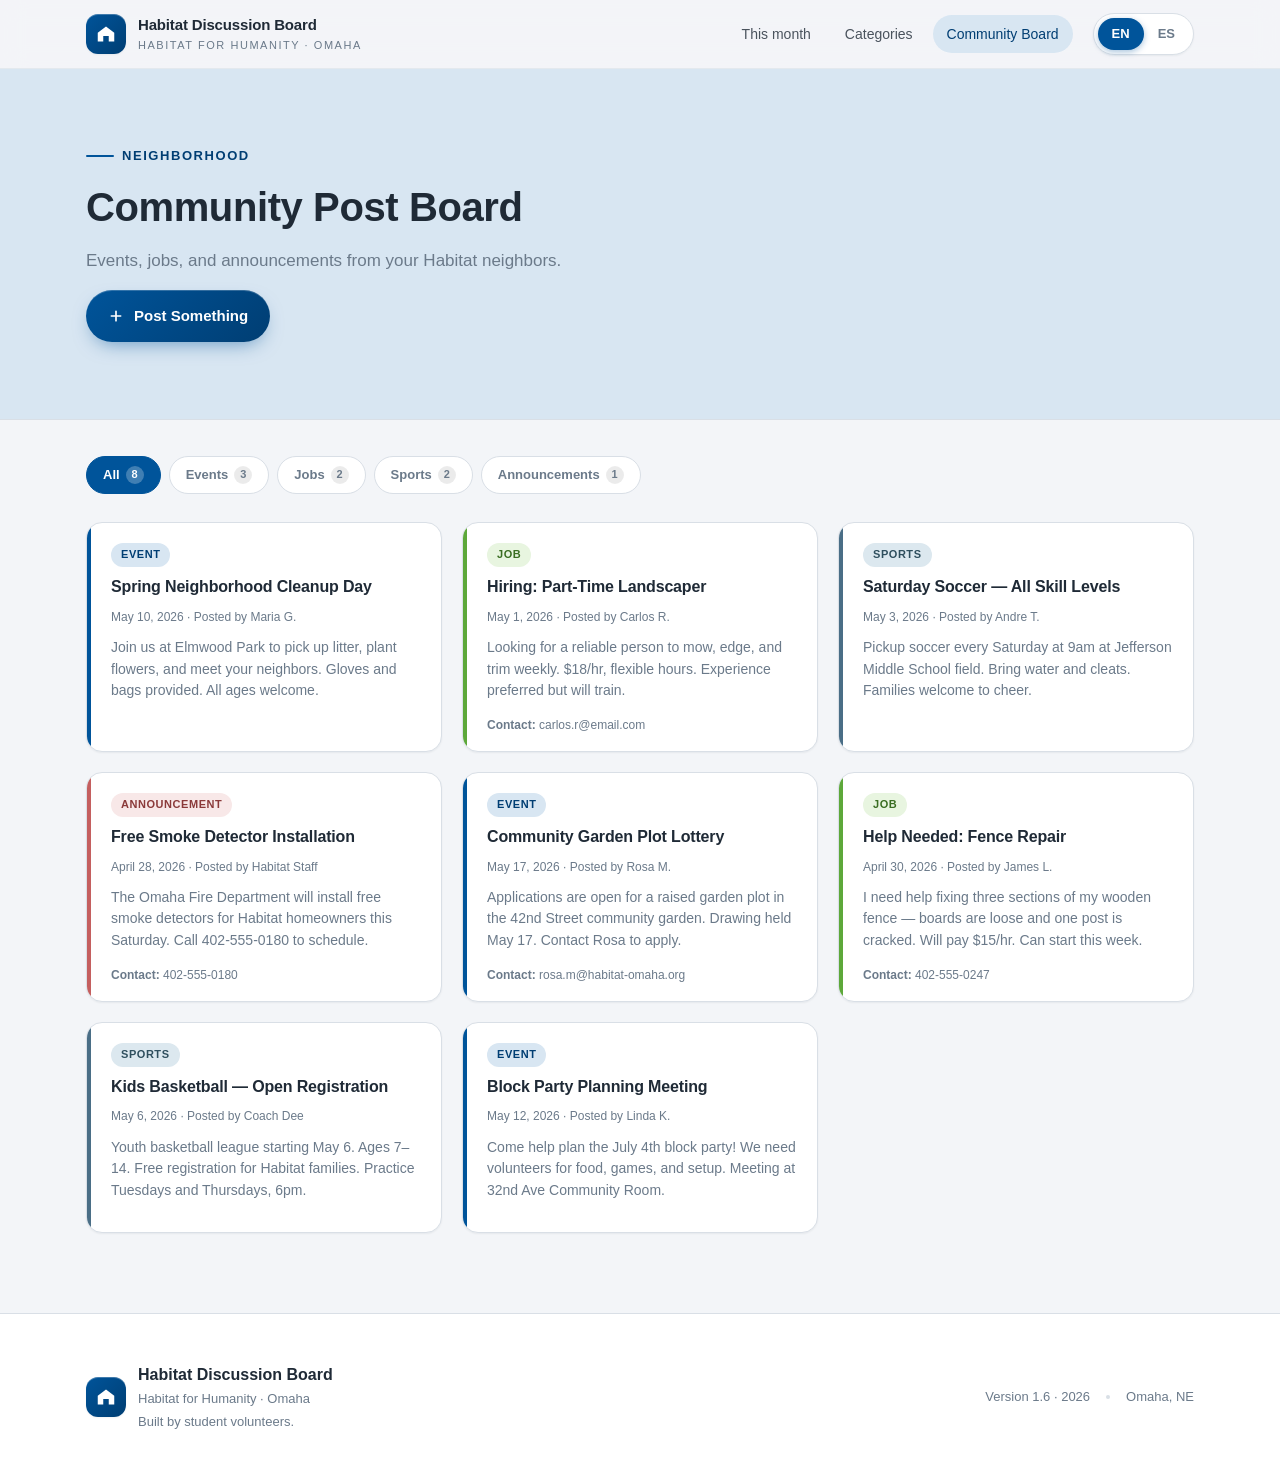
==== commit 129f0781: "titles" ====
--- a/community.html
+++ b/community.html
@@ -24,7 +24,7 @@
           </svg>
         </span>
         <span class="nav-brand-text">
-          <span data-i18n="nav.brand">Home Maintenance Guide</span>
+          <span data-i18n="nav.brand.community">Habitat Discussion Board</span>
           <small>Habitat for Humanity · Omaha</small>
         </span>
       </a>
@@ -112,7 +112,8 @@
           </svg>
         </span>
         <div>
-          <span data-i18n="footer.tag">Habitat for Humanity Omaha — Home Guide</span>
+          <span data-i18n="footer.tag.community">Habitat Discussion Board</span>
+          <small>Habitat for Humanity · Omaha</small>
           <small data-i18n="footer.built">Built by student volunteers.</small>
         </div>
       </div>
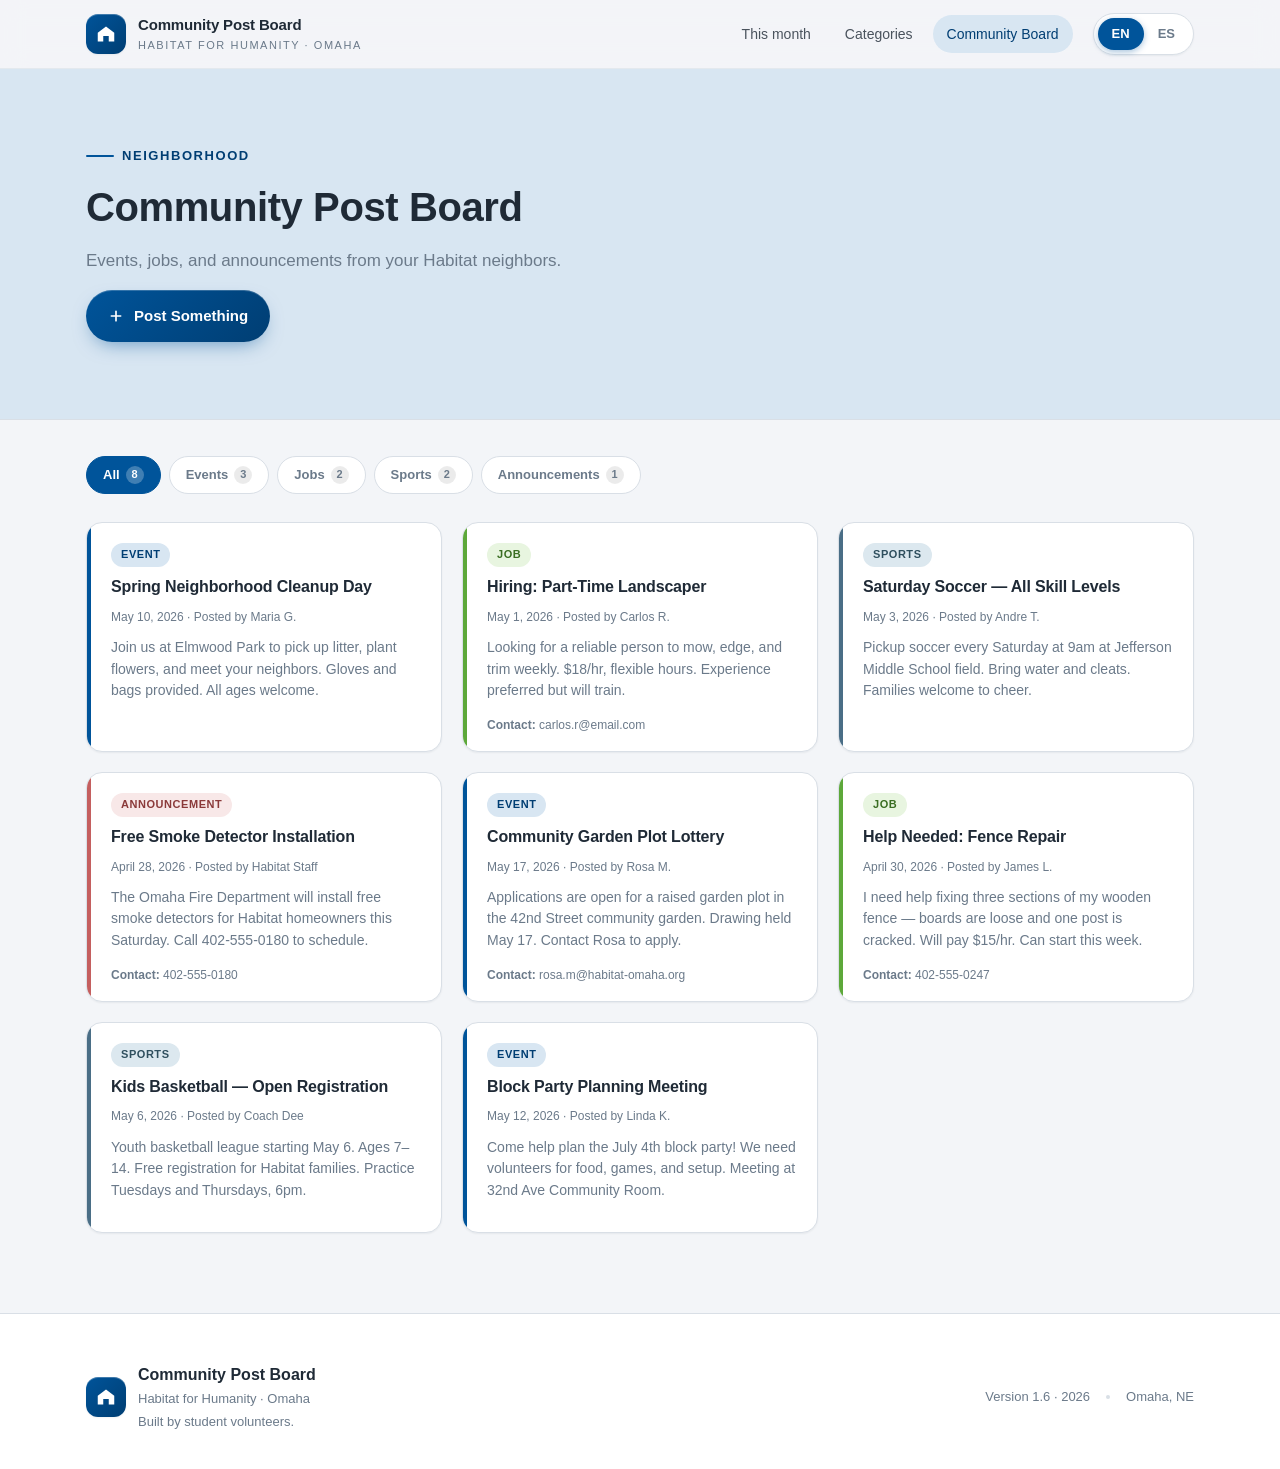
==== commit 1d745fca: "mobile fixes" ====
--- a/community.html
+++ b/community.html
@@ -5,7 +5,7 @@
   <meta name="viewport" content="width=device-width, initial-scale=1" />
   <meta name="theme-color" content="#00549A" />
   <meta name="description" content="Habitat for Humanity Omaha Community Board — post events, jobs, sports, and announcements for your neighborhood." />
-  <title>Community Board — Home Maintenance Guide</title>
+  <title>Habitat Central</title>
 
   <link rel="stylesheet" href="styles.css" />
 
@@ -24,12 +24,12 @@
           </svg>
         </span>
         <span class="nav-brand-text">
-          <span data-i18n="nav.brand.community">Habitat Discussion Board</span>
+          <span data-i18n="nav.brand.community">Community Post Board</span>
           <small>Habitat for Humanity · Omaha</small>
         </span>
       </a>
 
-      <nav class="nav-links" aria-label="Primary">
+      <nav class="nav-links" id="nav-links" aria-label="Primary">
         <a class="nav-link" href="index.html#seasonal" data-i18n="nav.seasonal">This month</a>
         <a class="nav-link" href="index.html#categories" data-i18n="nav.categories">Categories</a>
         <a class="nav-link nav-link--active" href="community.html" data-i18n="nav.community">Community Board</a>
@@ -43,6 +43,18 @@
         data-i18n-attr="aria-label:lang.toggle.aria">
         <span class="lang-pill" data-lang="en">EN</span>
         <span class="lang-pill" data-lang="es">ES</span>
+      </button>
+
+      <button
+        id="nav-toggle"
+        class="nav-toggle"
+        type="button"
+        aria-label="Open menu"
+        aria-expanded="false"
+        aria-controls="nav-links">
+        <span class="nav-toggle-bar"></span>
+        <span class="nav-toggle-bar"></span>
+        <span class="nav-toggle-bar"></span>
       </button>
     </div>
   </header>
@@ -112,7 +124,7 @@
           </svg>
         </span>
         <div>
-          <span data-i18n="footer.tag.community">Habitat Discussion Board</span>
+          <span data-i18n="footer.tag.community">Community Post Board</span>
           <small>Habitat for Humanity · Omaha</small>
           <small data-i18n="footer.built">Built by student volunteers.</small>
         </div>
--- a/styles.css
+++ b/styles.css
@@ -182,9 +182,69 @@
   border-radius: 999px;
   box-shadow: var(--shadow-sm);
 }
+
+.nav-toggle {
+  display: inline-flex;
+  flex-direction: column;
+  justify-content: center;
+  align-items: center;
+  gap: 5px;
+  width: 40px;
+  height: 40px;
+  padding: 0;
+  margin-left: 4px;
+  background: var(--color-surface);
+  border: 1px solid var(--color-border);
+  border-radius: 10px;
+  box-shadow: var(--shadow-sm);
+  cursor: pointer;
+}
+.nav-toggle-bar {
+  width: 18px;
+  height: 2px;
+  background: var(--color-text-primary);
+  border-radius: 2px;
+  transition: transform .2s var(--ease), opacity .2s var(--ease);
+}
+.nav-toggle[aria-expanded="true"] .nav-toggle-bar:nth-child(1) {
+  transform: translateY(7px) rotate(45deg);
+}
+.nav-toggle[aria-expanded="true"] .nav-toggle-bar:nth-child(2) {
+  opacity: 0;
+}
+.nav-toggle[aria-expanded="true"] .nav-toggle-bar:nth-child(3) {
+  transform: translateY(-7px) rotate(-45deg);
+}
+
 @media (min-width: 900px) {
   .lang-toggle { margin-left: 0; }
   .nav-links { display: inline-flex; }
+  .nav-toggle { display: none; }
+}
+
+@media (max-width: 899px) {
+  .nav-links.is-open {
+    display: flex;
+    flex-direction: column;
+    gap: 4px;
+    position: absolute;
+    top: 100%;
+    left: 0;
+    right: 0;
+    padding: 12px 20px 16px;
+    background: rgba(243, 245, 248, 0.98);
+    backdrop-filter: saturate(140%) blur(12px);
+    -webkit-backdrop-filter: saturate(140%) blur(12px);
+    border-bottom: 1px solid rgba(217, 223, 230, 0.6);
+    box-shadow: var(--shadow-sm);
+  }
+  .nav-links.is-open .nav-link {
+    padding: 12px 14px;
+    font-size: 15px;
+  }
+  .nav { position: relative; }
+  .nav-brand-text { font-size: 14px; }
+  .nav-brand-text small { font-size: 10px; letter-spacing: 0.12em; }
 }
 .lang-pill {
   padding: 6px 14px;
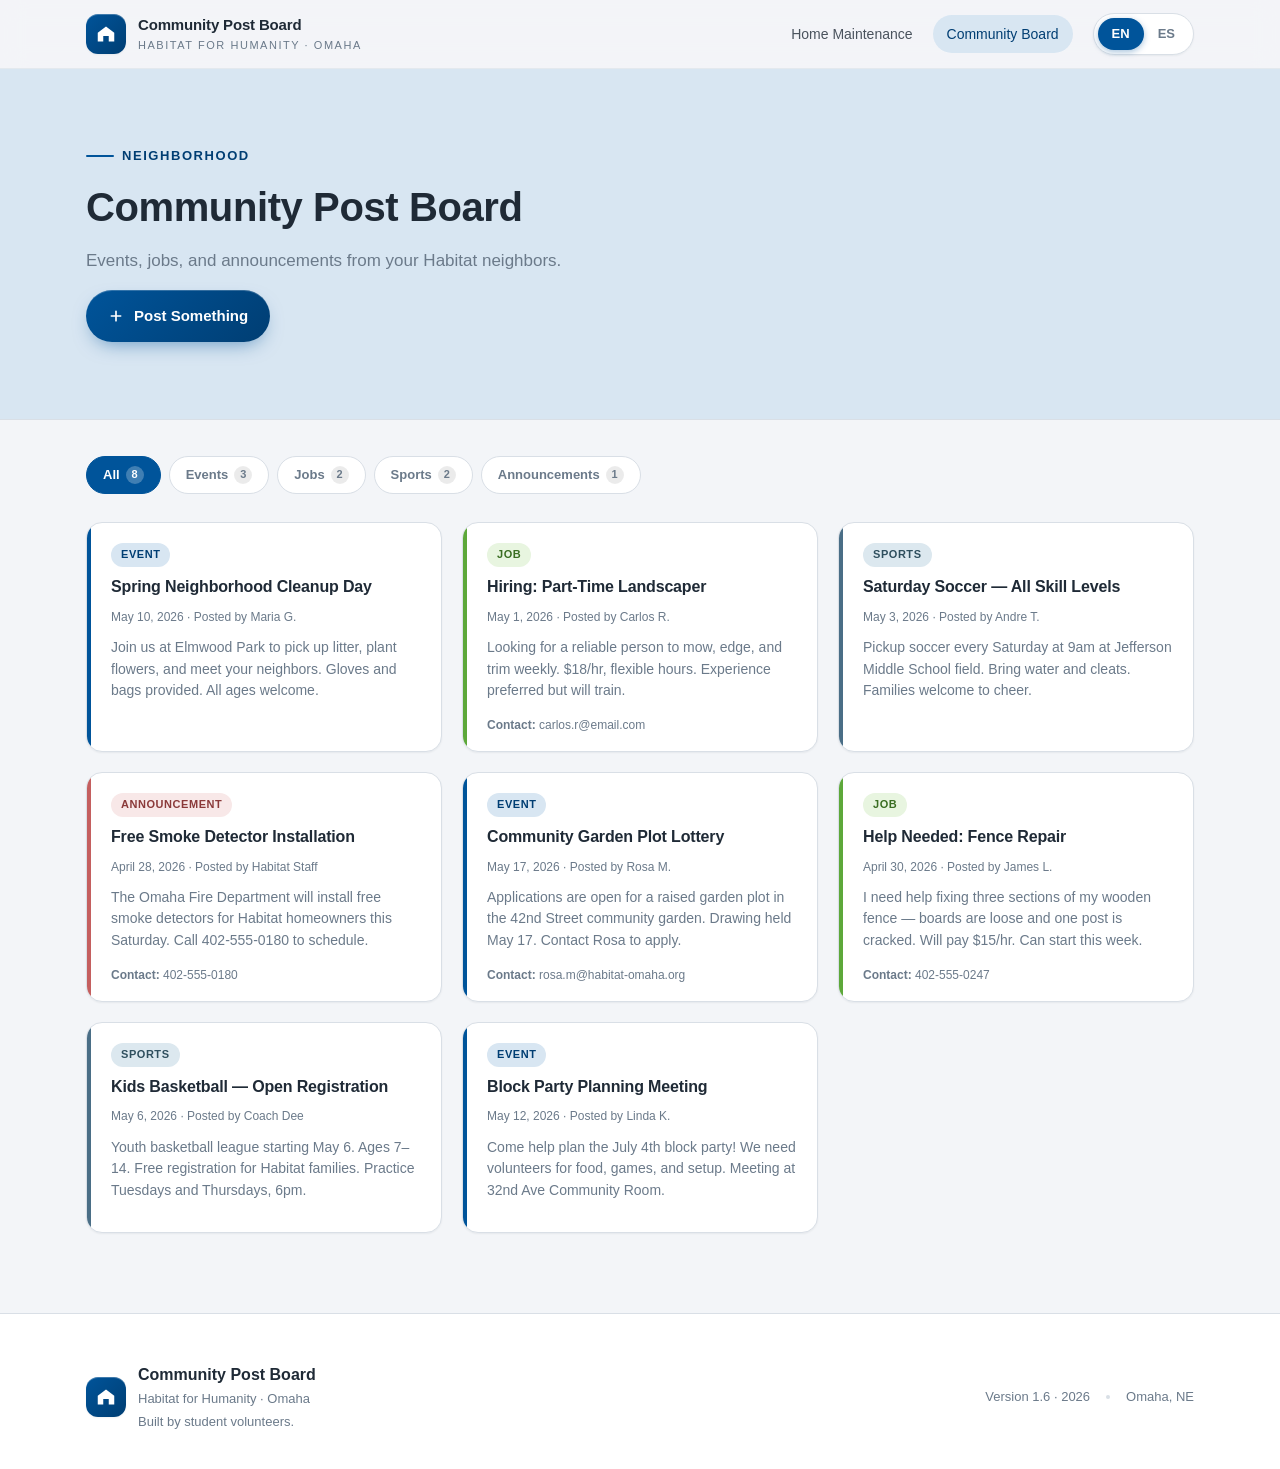
==== commit a616b3fe: "navigation fixes" ====
--- a/community.html
+++ b/community.html
@@ -30,8 +30,7 @@
       </a>
 
       <nav class="nav-links" id="nav-links" aria-label="Primary">
-        <a class="nav-link" href="index.html#seasonal" data-i18n="nav.seasonal">This month</a>
-        <a class="nav-link" href="index.html#categories" data-i18n="nav.categories">Categories</a>
+        <a class="nav-link" href="index.html" data-i18n="nav.maintenance">Home Maintenance</a>
         <a class="nav-link nav-link--active" href="community.html" data-i18n="nav.community">Community Board</a>
       </nav>
 
--- a/styles.css
+++ b/styles.css
@@ -189,6 +189,7 @@
   justify-content: center;
   align-items: center;
   gap: 5px;
+  flex: 0 0 40px;
   width: 40px;
   height: 40px;
   padding: 0;
